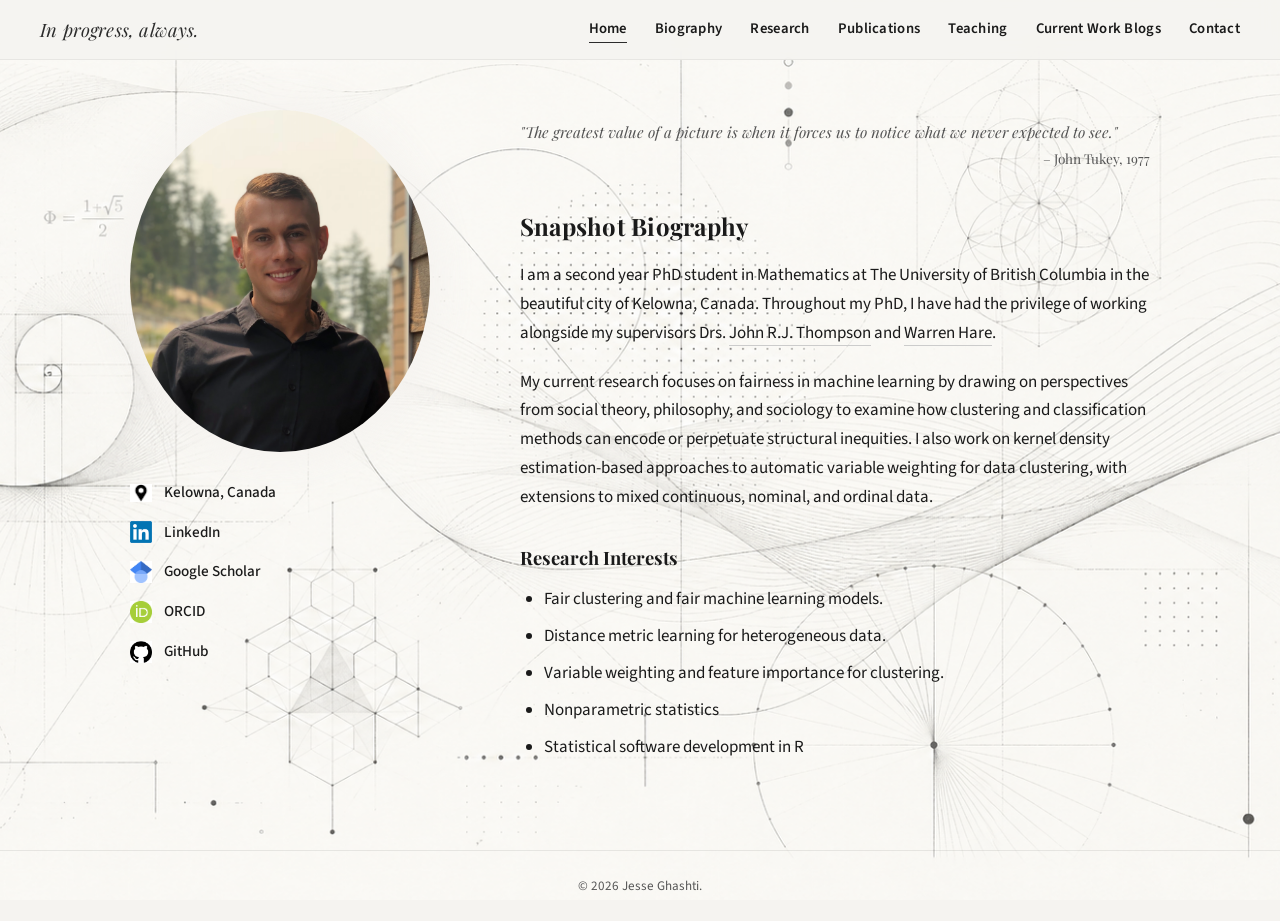
==== index.html @ 465c0e24 "Add files via upload" ====
<!DOCTYPE html>
<html lang="en">
<head>
  <meta charset="UTF-8">
  <meta name="viewport" content="width=device-width, initial-scale=1.0">
  <title>Jesse Ghashti — Mathematics PhD, UBC Okanagan</title>
  <meta name="description" content="Academic website of Jesse Ghashti, PhD student in Mathematics at UBC Okanagan. Research in fairness-aware machine learning, fuzzy spectral clustering, and optimal transport.">
  <link rel="preconnect" href="https://fonts.googleapis.com">
  <link rel="preconnect" href="https://fonts.gstatic.com" crossorigin>
  <link href="https://fonts.googleapis.com/css2?family=Playfair+Display:ital,wght@0,400;0,700;1,400&family=Source+Sans+3:wght@400;500;600;700&display=swap" rel="stylesheet">
  <link rel="stylesheet" href="style.css">
</head>
<body>

  <!-- ===== NAVBAR ===== -->
  <header class="navbar">
    <div class="site-tagline">In progress, always.</div>
    <button class="hamburger" onclick="document.querySelector('.navbar nav').classList.toggle('open')" aria-label="Toggle menu">
      <span></span><span></span><span></span>
    </button>
    <nav>
      <a href="index.html" class="active">Home</a>
      <a href="pages/biography.html">Biography</a>
      <a href="pages/research.html">Research</a>
      <a href="pages/publications.html">Publications</a>
      <a href="pages/teaching.html">Teaching</a>
      <a href="pages/blog.html">Current Work Blogs</a>
      <a href="pages/contact.html">Contact</a>
    </nav>
  </header>

  <!-- ===== PAGE BODY ===== -->
  <main class="page-body">
    <div class="home-layout">

      <!-- LEFT SIDEBAR -->
      <aside class="sidebar">
        <div class="portrait-wrapper">
          <!-- Replace with your headshot -->
          <img src="images/portrait.png" alt="Jesse Ghashti">
        </div>

        <div class="sidebar-links">
          <a class="sidebar-link" href="https://www.google.com/maps/place/Kelowna" target="_blank" rel="noopener">
            <img src="images/icon-location.png" alt=""> Kelowna, Canada
          </a>
          <a class="sidebar-link" href="https://ca.linkedin.com/in/jesse-ghashti" target="_blank" rel="noopener">
            <img src="images/icon-linkedin.png" alt=""> LinkedIn
          </a>
          <a class="sidebar-link" href="https://scholar.google.com/citations?user=Z6CjP9QAAAAJ&hl=en" target="_blank" rel="noopener">
            <img src="images/icon-scholar.png" alt=""> Google Scholar
          </a>
          <a class="sidebar-link" href="https://orcid.org/0009-0001-6645-1766" target="_blank" rel="noopener">
            <img src="images/icon-orcid.png" alt=""> ORCID
          </a>
          <a class="sidebar-link" href="https://github.com/ghashti-j" target="_blank" rel="noopener">
            <img src="images/icon-github.png" alt=""> GitHub
          </a>
        </div>
      </aside>

      <!-- RIGHT CONTENT -->
      <section class="bio-content">
        <div class="epigraph">
          "The greatest value of a picture is when it forces us to notice what we never expected to see."
          <span class="attribution">– John Tukey, 1977</span>
        </div>

        <h2>Snapshot Biography</h2>
        <p>
          I am a second year PhD student in Mathematics at The University of British
          Columbia in the beautiful city of Kelowna, Canada. Throughout my PhD, I have
          had the privilege of working alongside my supervisors Drs.
          <a href="https://cmps.ok.ubc.ca/about/contact/john-r-j-thompson/" target="_blank" rel="noopener">John R.J. Thompson</a> and
          <a href="https://cmps.ok.ubc.ca/about/contact/warren-hare/" target="_blank" rel="noopener">Warren Hare</a>.
        </p>
        <p>
          My current research focuses on fairness in machine learning by drawing on
          perspectives from social theory, philosophy, and sociology to examine how
          clustering and classification methods can encode or perpetuate structural
          inequities. I also work on kernel density estimation-based approaches to
          automatic variable weighting for data clustering, with extensions to mixed
          continuous, nominal, and ordinal data.
        </p>

        <h3>Research Interests</h3>
        <ul>
          <li>Fair clustering and fair machine learning models.</li>
          <li>Distance metric learning for heterogeneous data.</li>
          <li>Variable weighting and feature importance for clustering.</li>
          <li>Nonparametric statistics</li>
          <li>Statistical software development in R</li>
        </ul>
      </section>

    </div>
  </main>

  <footer class="site-footer">
    &copy; 2026 Jesse Ghashti. 
  </footer>

</body>
</html>
---- style.css ----
/* ===== CSS RESET & VARIABLES ===== */
*,
*::before,
*::after {
  margin: 0;
  padding: 0;
  box-sizing: border-box;
}

:root {
  --bg: #f5f3f0;
  --text: #1a1a1a;
  --text-muted: #555;
  --accent: #2c2c2c;
  --link: #1a1a1a;
  --link-hover: #666;
  --nav-bg: rgba(245, 243, 240, 0.92);
  --border: #ccc;
  --serif: 'Playfair Display', Georgia, serif;
  --sans: 'Source Sans 3', 'Source Sans Pro', sans-serif;
  --mono: 'JetBrains Mono', monospace;
}

html {
  scroll-behavior: smooth;
}

body {
  font-family: var(--sans);
  font-size: 17px;
  line-height: 1.7;
  color: var(--text);
  background-color: var(--bg);
  /* Fixed background image — replace background.png with your file */
  background-image: url('images/background.png');
  background-size: cover;
  background-attachment: fixed;
  background-position: center;
}

a {
  color: var(--link);
  text-decoration: none;
  border-bottom: 1px solid var(--border);
  transition: color 0.2s, border-color 0.2s;
}

a:hover {
  color: var(--link-hover);
  border-color: var(--link-hover);
}

/* ===== NAVIGATION BAR ===== */
.navbar {
  position: fixed;
  top: 0;
  left: 0;
  right: 0;
  z-index: 100;
  display: flex;
  justify-content: space-between;
  align-items: center;
  padding: 14px 40px;
  background: var(--nav-bg);
  backdrop-filter: blur(8px);
  -webkit-backdrop-filter: blur(8px);
  border-bottom: 1px solid rgba(0, 0, 0, 0.06);
}

.navbar .site-tagline {
  font-family: var(--serif);
  font-style: italic;
  font-size: 1.15rem;
  color: var(--accent);
  letter-spacing: 0.01em;
  white-space: nowrap;
}

.navbar nav {
  display: flex;
  gap: 28px;
  align-items: center;
}

.navbar nav a {
  font-family: var(--sans);
  font-size: 0.92rem;
  font-weight: 600;
  text-transform: capitalize;
  letter-spacing: 0.02em;
  border-bottom: none;
  position: relative;
  padding-bottom: 2px;
}

.navbar nav a::after {
  content: '';
  position: absolute;
  bottom: 0;
  left: 0;
  width: 0;
  height: 1.5px;
  background: var(--accent);
  transition: width 0.25s ease;
}

.navbar nav a:hover::after,
.navbar nav a.active::after {
  width: 100%;
}

/* Mobile hamburger */
.hamburger {
  display: none;
  flex-direction: column;
  gap: 5px;
  cursor: pointer;
  background: none;
  border: none;
  padding: 4px;
}

.hamburger span {
  display: block;
  width: 24px;
  height: 2px;
  background: var(--accent);
  transition: transform 0.3s, opacity 0.3s;
}

/* ===== MAIN CONTENT AREA ===== */
.page-body {
  margin-top: 60px; /* clear the navbar */
}

/* ===== HOMEPAGE LAYOUT ===== */
.home-layout {
  display: grid;
  grid-template-columns: 340px 1fr;
  gap: 50px;
  max-width: 1100px;
  margin: 0 auto;
  padding: 50px 40px 80px;
  align-items: start;
}

/* --- Left sidebar: photo + links --- */
.sidebar {
  position: sticky;
  top: 80px;
}

.portrait-wrapper {
  width: 100%;
  max-width: 300px;
}

.portrait-wrapper img {
  width: 100%;
  height: auto;
  display: block;
  border-radius: 50%;
  box-shadow: 0 0 30px 15px rgba(245, 243, 240, 0.9);
}

.sidebar-links {
  margin-top: 28px;
  display: flex;
  flex-direction: column;
  gap: 14px;
}

.sidebar-links .sidebar-link {
  display: flex;
  align-items: center;
  gap: 12px;
  font-size: 0.95rem;
  font-weight: 500;
  border-bottom: none;
  color: var(--text);
}

.sidebar-links .sidebar-link img {
  width: 22px;
  height: 22px;
  object-fit: contain;
}

.sidebar-links .sidebar-link:hover {
  color: var(--link-hover);
}

/* --- Right: biography content --- */
.bio-content {
  padding-top: 10px;
}

.epigraph {
  font-family: var(--serif);
  font-style: italic;
  font-size: 0.95rem;
  color: var(--text-muted);
  margin-bottom: 36px;
  line-height: 1.6;
}

.epigraph .attribution {
  display: block;
  text-align: right;
  font-style: normal;
  font-size: 0.85rem;
  margin-top: 4px;
}

.bio-content h2 {
  font-family: var(--serif);
  font-size: 1.5rem;
  font-weight: 700;
  margin-bottom: 14px;
  letter-spacing: 0.01em;
}

.bio-content p {
  margin-bottom: 20px;
  max-width: 680px;
}

.bio-content h3 {
  font-family: var(--serif);
  font-size: 1.15rem;
  font-weight: 700;
  margin-top: 30px;
  margin-bottom: 12px;
}

.bio-content ul {
  list-style: disc;
  padding-left: 24px;
  max-width: 680px;
}

.bio-content ul li {
  margin-bottom: 8px;
}

/* ===== GENERIC PAGE (Research, Publications, etc.) ===== */
.page-container {
  max-width: 800px;
  margin: 0 auto;
  padding: 60px 40px 100px;
}

.page-container h1 {
  font-family: var(--serif);
  font-size: 2rem;
  margin-bottom: 20px;
}

.page-container .under-construction {
  font-size: 1.1rem;
  color: var(--text-muted);
  font-style: italic;
  margin-top: 12px;
}

/* ===== FOOTER ===== */
.site-footer {
  text-align: center;
  padding: 24px 20px;
  font-size: 0.82rem;
  color: var(--text-muted);
  border-top: 1px solid rgba(0, 0, 0, 0.08);
}

/* ===== RESPONSIVE ===== */
@media (max-width: 820px) {
  .home-layout {
    grid-template-columns: 1fr;
    gap: 30px;
    padding: 30px 24px 60px;
  }

  .sidebar {
    position: static;
    display: flex;
    flex-direction: column;
    align-items: center;
  }

  .portrait-wrapper {
    max-width: 240px;
  }

  .sidebar-links {
    align-items: center;
  }

  .bio-content {
    padding-top: 0;
  }

  .navbar {
    padding: 12px 20px;
  }

  .navbar nav {
    display: none;
    position: absolute;
    top: 100%;
    left: 0;
    right: 0;
    flex-direction: column;
    background: var(--nav-bg);
    backdrop-filter: blur(8px);
    padding: 16px 24px;
    gap: 16px;
    border-bottom: 1px solid rgba(0, 0, 0, 0.08);
  }

  .navbar nav.open {
    display: flex;
  }

  .hamburger {
    display: flex;
  }

  .page-container {
    padding: 40px 24px 60px;
  }
}
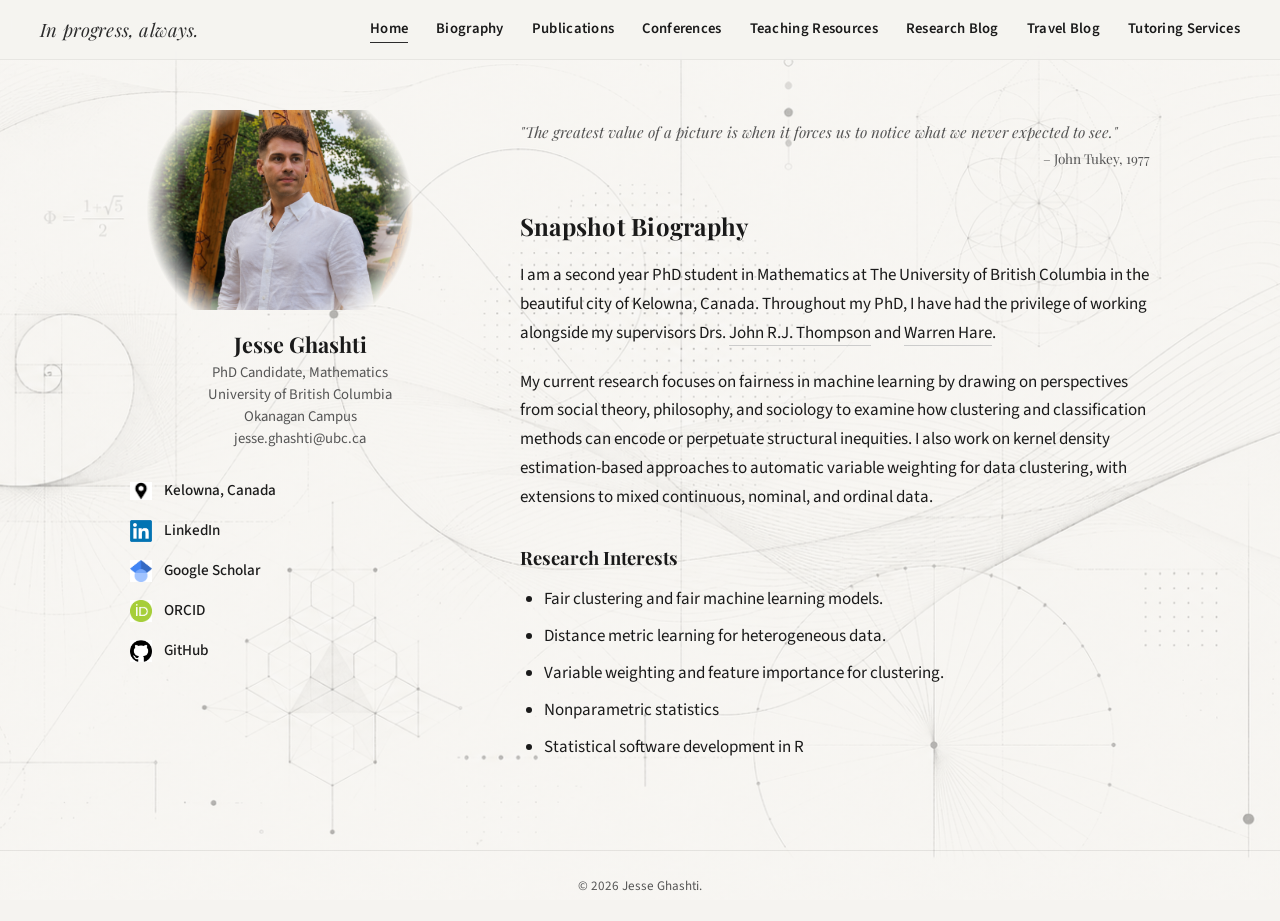
==== commit 096f3c5b: "Add files via upload" ====
--- a/index.html
+++ b/index.html
@@ -21,11 +21,12 @@
     <nav>
       <a href="index.html" class="active">Home</a>
       <a href="pages/biography.html">Biography</a>
-      <a href="pages/research.html">Research</a>
       <a href="pages/publications.html">Publications</a>
-      <a href="pages/teaching.html">Teaching</a>
-      <a href="pages/blog.html">Current Work Blogs</a>
-      <a href="pages/contact.html">Contact</a>
+      <a href="pages/conferences.html">Conferences</a>
+      <a href="pages/teaching.html">Teaching Resources</a>
+      <a href="pages/blog.html">Research Blog</a>
+      <a href="pages/travel.html">Travel Blog</a>
+      <a href="pages/tutoring.html">Tutoring Services</a>
     </nav>
   </header>
 
@@ -35,9 +36,17 @@
 
       <!-- LEFT SIDEBAR -->
       <aside class="sidebar">
-        <div class="portrait-wrapper">
+        <div class="portrait-wrapper portrait-faded">
           <!-- Replace with your headshot -->
           <img src="images/portrait.png" alt="Jesse Ghashti">
+        </div>
+
+        <div class="sidebar-identity">
+          <p class="identity-name">Jesse Ghashti</p>
+          <p class="identity-line">PhD Candidate, Mathematics</p>
+          <p class="identity-line">University of British Columbia</p>
+          <p class="identity-line">Okanagan Campus</p>
+          <p class="identity-line"><a href="mailto:jesse.ghashti@ubc.ca">jesse.ghashti@ubc.ca</a></p>
         </div>
 
         <div class="sidebar-links">
@@ -97,7 +106,7 @@
   </main>
 
   <footer class="site-footer">
-    &copy; 2026 Jesse Ghashti. 
+    &copy; 2026 Jesse Ghashti.
   </footer>
 
 </body>
--- a/style.css
+++ b/style.css
@@ -32,7 +32,7 @@
   color: var(--text);
   background-color: var(--bg);
   /* Fixed background image — replace background.png with your file */
-  background-image: url('images/background.png');
+  background-image: linear-gradient(rgba(245, 243, 240, 0.55), rgba(245, 243, 240, 0.55)), url('images/background.png');
   background-size: cover;
   background-attachment: fixed;
   background-position: center;
@@ -163,6 +163,44 @@
   box-shadow: 0 0 30px 15px rgba(245, 243, 240, 0.9);
 }
 
+/* Edge-faded portrait — image dissolves softly into the background */
+.portrait-faded img {
+  border-radius: 0;
+  box-shadow: none;
+  -webkit-mask-image: radial-gradient(circle at center, #000 55%, transparent 74%);
+  mask-image: radial-gradient(circle at center, #000 55%, transparent 74%);
+}
+
+/* --- Identity block under portrait --- */
+.sidebar-identity {
+  margin-top: 20px;
+  text-align: center;
+}
+
+.sidebar-identity .identity-name {
+  font-family: var(--serif);
+  font-size: 1.35rem;
+  font-weight: 700;
+  color: var(--text);
+  line-height: 1.3;
+  margin-bottom: 4px;
+}
+
+.sidebar-identity .identity-line {
+  font-size: 0.92rem;
+  color: var(--text-muted);
+  line-height: 1.5;
+}
+
+.sidebar-identity .identity-line a {
+  color: var(--text-muted);
+  border-bottom: none;
+}
+
+.sidebar-identity .identity-line a:hover {
+  color: var(--link-hover);
+}
+
 .sidebar-links {
   margin-top: 28px;
   display: flex;
@@ -261,6 +299,159 @@
   color: var(--text-muted);
   font-style: italic;
   margin-top: 12px;
+}
+
+/* ===== PUBLICATIONS PAGE ===== */
+.publications {
+  max-width: 860px;
+  margin: 0 auto;
+  padding: 60px 40px 100px;
+}
+
+.publications h1 {
+  font-family: var(--serif);
+  font-size: 2rem;
+  margin-bottom: 8px;
+}
+
+.publications .page-intro {
+  color: var(--text-muted);
+  font-size: 0.98rem;
+  margin-bottom: 40px;
+  max-width: 680px;
+}
+
+/* Major section: Manuscripts / Software / Theses */
+.pub-section {
+  margin-bottom: 48px;
+}
+
+.pub-section > h2 {
+  font-family: var(--serif);
+  font-size: 1.55rem;
+  font-weight: 700;
+  padding-bottom: 8px;
+  margin-bottom: 8px;
+  border-bottom: 2px solid var(--accent);
+}
+
+/* Year / status subheading */
+.pub-year {
+  font-family: var(--sans);
+  font-size: 1.05rem;
+  font-weight: 700;
+  letter-spacing: 0.03em;
+  text-transform: uppercase;
+  color: var(--text-muted);
+  margin-top: 28px;
+  margin-bottom: 14px;
+}
+
+/* A single citation entry */
+.pub-entry {
+  margin-bottom: 22px;
+  padding-left: 18px;
+  border-left: 2px solid rgba(0, 0, 0, 0.1);
+}
+
+.pub-entry .pub-cite {
+  font-size: 1rem;
+  line-height: 1.6;
+}
+
+.pub-entry .pub-cite .pub-title {
+  font-weight: 600;
+}
+
+.pub-entry .pub-venue {
+  font-style: italic;
+}
+
+.pub-entry .pub-doi {
+  display: inline-block;
+  margin-top: 3px;
+  font-family: var(--mono);
+  font-size: 0.85rem;
+  word-break: break-all;
+}
+
+.pub-entry .pub-status {
+  display: inline-block;
+  margin-left: 6px;
+  font-size: 0.78rem;
+  font-weight: 600;
+  text-transform: uppercase;
+  letter-spacing: 0.04em;
+  color: var(--text-muted);
+  border: 1px solid var(--border);
+  border-radius: 3px;
+  padding: 1px 7px;
+  vertical-align: middle;
+}
+
+/* Conference speaker/role label */
+.pub-entry .conf-role {
+  color: #4a7c59;
+  font-weight: 600;
+  font-size: 0.95rem;
+  white-space: nowrap;
+}
+
+/* Collapsible abstract */
+.pub-abstract {
+  margin-top: 8px;
+}
+
+.pub-abstract > summary {
+  cursor: pointer;
+  list-style: none;
+  display: inline-flex;
+  align-items: center;
+  gap: 6px;
+  font-size: 0.9rem;
+  font-weight: 600;
+  color: var(--accent);
+  user-select: none;
+}
+
+.pub-abstract > summary::-webkit-details-marker {
+  display: none;
+}
+
+.pub-abstract > summary::before {
+  content: '';
+  display: inline-block;
+  width: 0;
+  height: 0;
+  border-left: 5px solid currentColor;
+  border-top: 4px solid transparent;
+  border-bottom: 4px solid transparent;
+  transition: transform 0.2s ease;
+}
+
+.pub-abstract[open] > summary::before {
+  transform: rotate(90deg);
+}
+
+.pub-abstract .abstract-body {
+  margin-top: 10px;
+  padding: 14px 16px;
+  background: rgba(0, 0, 0, 0.03);
+  border-radius: 6px;
+  font-size: 0.93rem;
+  line-height: 1.65;
+  color: var(--text);
+}
+
+.pub-abstract .abstract-body.pending {
+  font-style: italic;
+  color: var(--text-muted);
+}
+
+@media (max-width: 820px) {
+  .publications {
+    padding: 40px 24px 60px;
+  }
 }
 
 /* ===== FOOTER ===== */
@@ -328,4 +519,4 @@
   .page-container {
     padding: 40px 24px 60px;
   }
-}
+}
